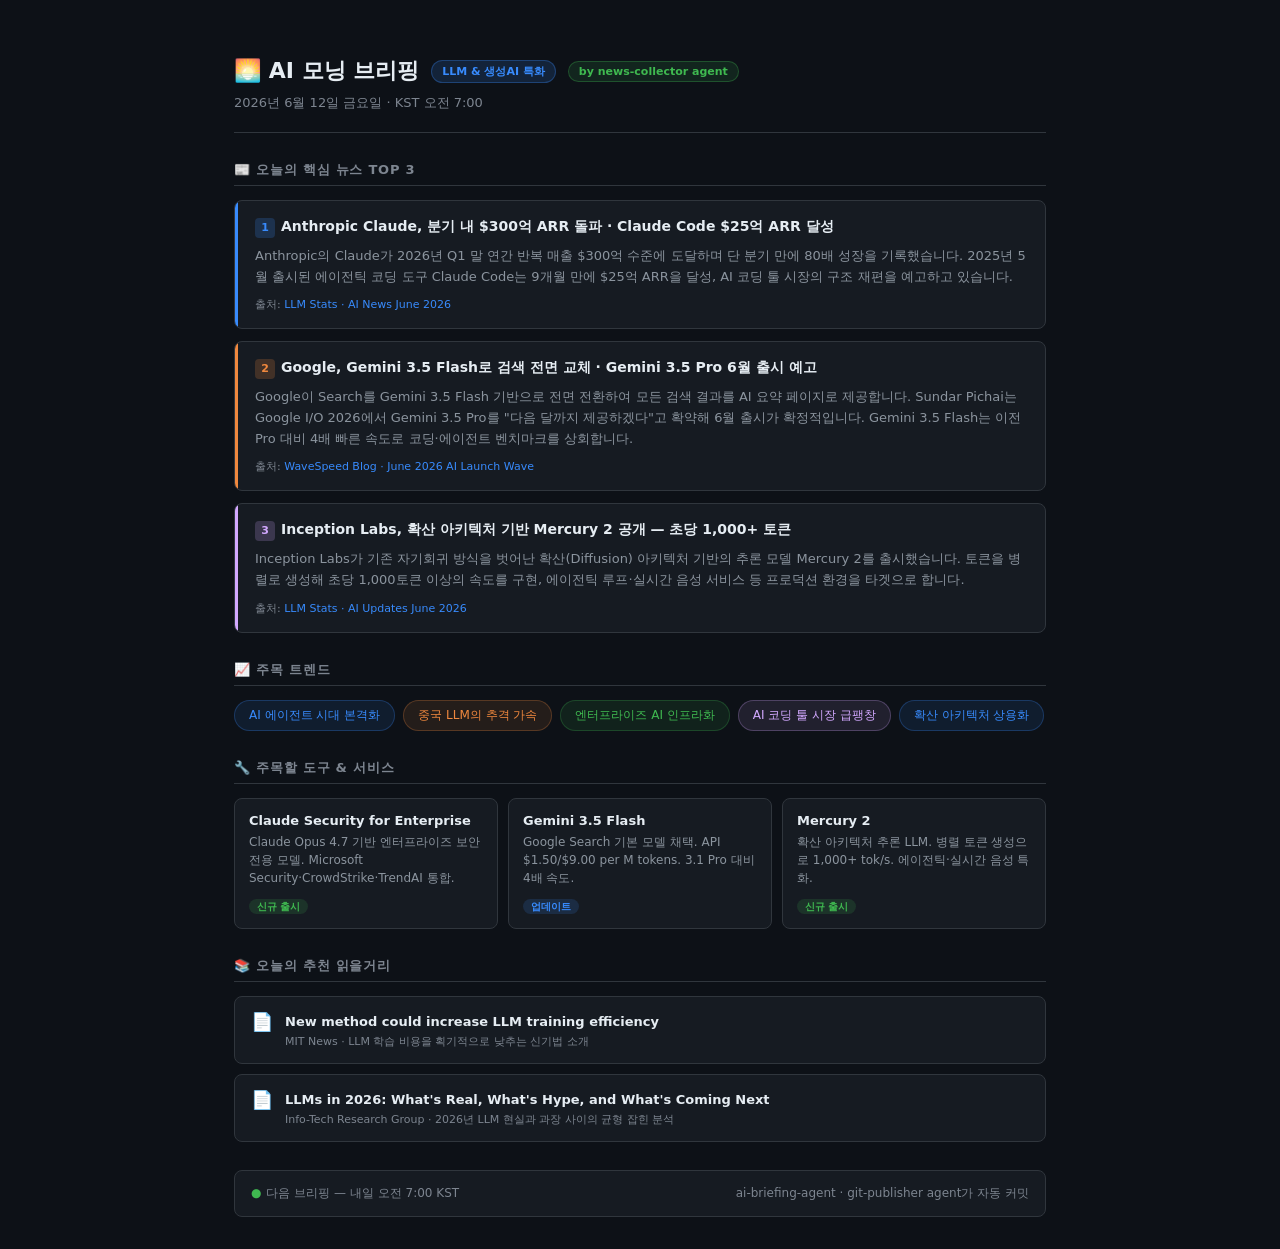
==== briefings/2026-06-12.html @ 0403cc6d "브리핑: 2026-06-12" ====
<!DOCTYPE html>
<html lang="ko">
<head>
<meta charset="UTF-8">
<meta name="viewport" content="width=device-width, initial-scale=1.0">
<title>AI 모닝 브리핑 — 2026-06-12</title>
<style>
  :root {
    --bg: #0d1117;
    --bg2: #161b22;
    --bg3: #21262d;
    --border: #30363d;
    --text: #e6edf3;
    --text2: #8b949e;
    --text3: #7d8590;
    --blue: #388bfd;
    --green: #3fb950;
    --orange: #f0883e;
    --purple: #d2a8ff;
  }
  * { box-sizing: border-box; margin: 0; padding: 0; }
  body { background: var(--bg); color: var(--text); font-family: 'Segoe UI', system-ui, sans-serif; padding: 32px 24px; max-width: 860px; margin: 0 auto; }

  .header { padding: 24px 0 20px; border-bottom: 1px solid var(--border); margin-bottom: 28px; }
  .header-top { display: flex; align-items: center; gap: 12px; margin-bottom: 8px; }
  .header-title { font-size: 22px; font-weight: 700; }
  .tag { font-size: 11px; font-weight: 600; padding: 3px 10px; border-radius: 20px; background: rgba(56,139,253,0.15); color: var(--blue); border: 1px solid rgba(56,139,253,0.3); }
  .tag-agent { background: rgba(63,185,80,0.12); color: var(--green); border-color: rgba(63,185,80,0.3); }
  .header-date { font-size: 13px; color: var(--text3); }

  .section-title { font-size: 13px; font-weight: 600; color: var(--text3); text-transform: uppercase; letter-spacing: 0.06em; margin-bottom: 14px; padding-bottom: 6px; border-bottom: 1px solid var(--border); }

  .news-grid { display: flex; flex-direction: column; gap: 12px; margin-bottom: 28px; }
  .news-card { background: var(--bg2); border: 1px solid var(--border); border-radius: 8px; padding: 16px 16px 16px 20px; position: relative; overflow: hidden; }
  .news-card::before { content: ''; position: absolute; left: 0; top: 0; bottom: 0; width: 3px; }
  .news-card.c1::before { background: var(--blue); }
  .news-card.c2::before { background: var(--orange); }
  .news-card.c3::before { background: var(--purple); }
  .news-title { font-size: 14px; font-weight: 600; color: var(--text); margin-bottom: 8px; line-height: 1.4; }
  .news-summary { font-size: 13px; color: var(--text2); line-height: 1.6; margin-bottom: 10px; }
  .news-source { font-size: 11px; color: var(--text3); }
  .news-source a { color: var(--blue); text-decoration: none; }
  .num-badge { display: inline-flex; align-items: center; justify-content: center; width: 20px; height: 20px; border-radius: 4px; font-size: 11px; font-weight: 700; margin-right: 6px; }
  .num-badge.n1 { background: rgba(56,139,253,0.2); color: var(--blue); }
  .num-badge.n2 { background: rgba(240,136,62,0.2); color: var(--orange); }
  .num-badge.n3 { background: rgba(210,168,255,0.2); color: var(--purple); }

  .trends { margin-bottom: 28px; }
  .chip-list { display: flex; flex-wrap: wrap; gap: 8px; }
  .chip { padding: 6px 14px; border-radius: 20px; font-size: 12px; font-weight: 500; border: 1px solid; }
  .chip.blue { background: rgba(56,139,253,0.1); color: var(--blue); border-color: rgba(56,139,253,0.25); }
  .chip.green { background: rgba(63,185,80,0.1); color: var(--green); border-color: rgba(63,185,80,0.25); }
  .chip.orange { background: rgba(240,136,62,0.1); color: var(--orange); border-color: rgba(240,136,62,0.25); }
  .chip.purple { background: rgba(210,168,255,0.1); color: var(--purple); border-color: rgba(210,168,255,0.25); }

  .tools-grid { display: grid; grid-template-columns: 1fr 1fr 1fr; gap: 10px; margin-bottom: 28px; }
  .tool-card { background: var(--bg2); border: 1px solid var(--border); border-radius: 8px; padding: 14px; }
  .tool-name { font-size: 13px; font-weight: 600; color: var(--text); margin-bottom: 5px; }
  .tool-desc { font-size: 12px; color: var(--text2); line-height: 1.5; margin-bottom: 8px; }
  .status-badge { font-size: 10px; font-weight: 600; padding: 2px 8px; border-radius: 10px; }
  .status-new { background: rgba(63,185,80,0.15); color: var(--green); }
  .status-update { background: rgba(56,139,253,0.15); color: var(--blue); }

  .reads { margin-bottom: 28px; }
  .read-item { background: var(--bg2); border: 1px solid var(--border); border-radius: 8px; padding: 14px 16px; margin-bottom: 10px; display: flex; gap: 12px; }
  .read-icon { font-size: 18px; flex-shrink: 0; }
  .read-title a { font-size: 13px; font-weight: 600; color: var(--text); text-decoration: none; }
  .read-title a:hover { color: var(--blue); }
  .read-source { font-size: 11px; color: var(--text3); margin-top: 4px; }

  .footer { background: var(--bg2); border: 1px solid var(--border); border-radius: 8px; padding: 14px 16px; display: flex; justify-content: space-between; }
  .footer-left { font-size: 12px; color: var(--text3); }
  .footer-right { font-size: 12px; color: var(--text3); }
  .dot { color: var(--green); margin-right: 5px; }
</style>
</head>
<body>

<div class="header">
  <div class="header-top">
    <span class="header-title">🌅 AI 모닝 브리핑</span>
    <span class="tag">LLM & 생성AI 특화</span>
    <span class="tag tag-agent">by news-collector agent</span>
  </div>
  <div class="header-date">2026년 6월 12일 금요일 · KST 오전 7:00</div>
</div>

<div class="section-title">📰 오늘의 핵심 뉴스 Top 3</div>
<div class="news-grid">
  <div class="news-card c1">
    <div class="news-title"><span class="num-badge n1">1</span>Anthropic Claude, 분기 내 $300억 ARR 돌파 · Claude Code $25억 ARR 달성</div>
    <div class="news-summary">Anthropic의 Claude가 2026년 Q1 말 연간 반복 매출 $300억 수준에 도달하며 단 분기 만에 80배 성장을 기록했습니다. 2025년 5월 출시된 에이전틱 코딩 도구 Claude Code는 9개월 만에 $25억 ARR을 달성, AI 코딩 툴 시장의 구조 재편을 예고하고 있습니다.</div>
    <div class="news-source">출처: <a href="https://llm-stats.com/ai-news" target="_blank">LLM Stats · AI News June 2026</a></div>
  </div>
  <div class="news-card c2">
    <div class="news-title"><span class="num-badge n2">2</span>Google, Gemini 3.5 Flash로 검색 전면 교체 · Gemini 3.5 Pro 6월 출시 예고</div>
    <div class="news-summary">Google이 Search를 Gemini 3.5 Flash 기반으로 전면 전환하여 모든 검색 결과를 AI 요약 페이지로 제공합니다. Sundar Pichai는 Google I/O 2026에서 Gemini 3.5 Pro를 "다음 달까지 제공하겠다"고 확약해 6월 출시가 확정적입니다. Gemini 3.5 Flash는 이전 Pro 대비 4배 빠른 속도로 코딩·에이전트 벤치마크를 상회합니다.</div>
    <div class="news-source">출처: <a href="https://wavespeed.ai/blog/posts/june-2026-ai-launch-wave/" target="_blank">WaveSpeed Blog · June 2026 AI Launch Wave</a></div>
  </div>
  <div class="news-card c3">
    <div class="news-title"><span class="num-badge n3">3</span>Inception Labs, 확산 아키텍처 기반 Mercury 2 공개 — 초당 1,000+ 토큰</div>
    <div class="news-summary">Inception Labs가 기존 자기회귀 방식을 벗어난 확산(Diffusion) 아키텍처 기반의 추론 모델 Mercury 2를 출시했습니다. 토큰을 병렬로 생성해 초당 1,000토큰 이상의 속도를 구현, 에이전틱 루프·실시간 음성 서비스 등 프로덕션 환경을 타겟으로 합니다.</div>
    <div class="news-source">출처: <a href="https://llm-stats.com/llm-updates" target="_blank">LLM Stats · AI Updates June 2026</a></div>
  </div>
</div>

<div class="trends">
  <div class="section-title">📈 주목 트렌드</div>
  <div class="chip-list">
    <span class="chip blue">AI 에이전트 시대 본격화</span>
    <span class="chip orange">중국 LLM의 추격 가속</span>
    <span class="chip green">엔터프라이즈 AI 인프라화</span>
    <span class="chip purple">AI 코딩 툴 시장 급팽창</span>
    <span class="chip blue">확산 아키텍처 상용화</span>
  </div>
</div>

<div class="section-title">🔧 주목할 도구 & 서비스</div>
<div class="tools-grid">
  <div class="tool-card">
    <div class="tool-name">Claude Security for Enterprise</div>
    <div class="tool-desc">Claude Opus 4.7 기반 엔터프라이즈 보안 전용 모델. Microsoft Security·CrowdStrike·TrendAI 통합.</div>
    <span class="status-badge status-new">신규 출시</span>
  </div>
  <div class="tool-card">
    <div class="tool-name">Gemini 3.5 Flash</div>
    <div class="tool-desc">Google Search 기본 모델 채택. API $1.50/$9.00 per M tokens. 3.1 Pro 대비 4배 속도.</div>
    <span class="status-badge status-update">업데이트</span>
  </div>
  <div class="tool-card">
    <div class="tool-name">Mercury 2</div>
    <div class="tool-desc">확산 아키텍처 추론 LLM. 병렬 토큰 생성으로 1,000+ tok/s. 에이전틱·실시간 음성 특화.</div>
    <span class="status-badge status-new">신규 출시</span>
  </div>
</div>

<div class="reads">
  <div class="section-title">📚 오늘의 추천 읽을거리</div>
  <div class="read-item">
    <div class="read-icon">📄</div>
    <div>
      <div class="read-title"><a href="https://news.mit.edu/2026/new-method-could-increase-llm-training-efficiency-0226" target="_blank">New method could increase LLM training efficiency</a></div>
      <div class="read-source">MIT News · LLM 학습 비용을 획기적으로 낮추는 신기법 소개</div>
    </div>
  </div>
  <div class="read-item">
    <div class="read-icon">📄</div>
    <div>
      <div class="read-title"><a href="https://www.infotech.com/digital-disruption/llms-in-2026-what-s-real-what-s-hype-and-what-s-coming-next" target="_blank">LLMs in 2026: What's Real, What's Hype, and What's Coming Next</a></div>
      <div class="read-source">Info-Tech Research Group · 2026년 LLM 현실과 과장 사이의 균형 잡힌 분석</div>
    </div>
  </div>
</div>

<div class="footer">
  <div class="footer-left"><span class="dot">●</span>다음 브리핑 — 내일 오전 7:00 KST</div>
  <div class="footer-right">ai-briefing-agent · git-publisher agent가 자동 커밋</div>
</div>

</body>
</html>
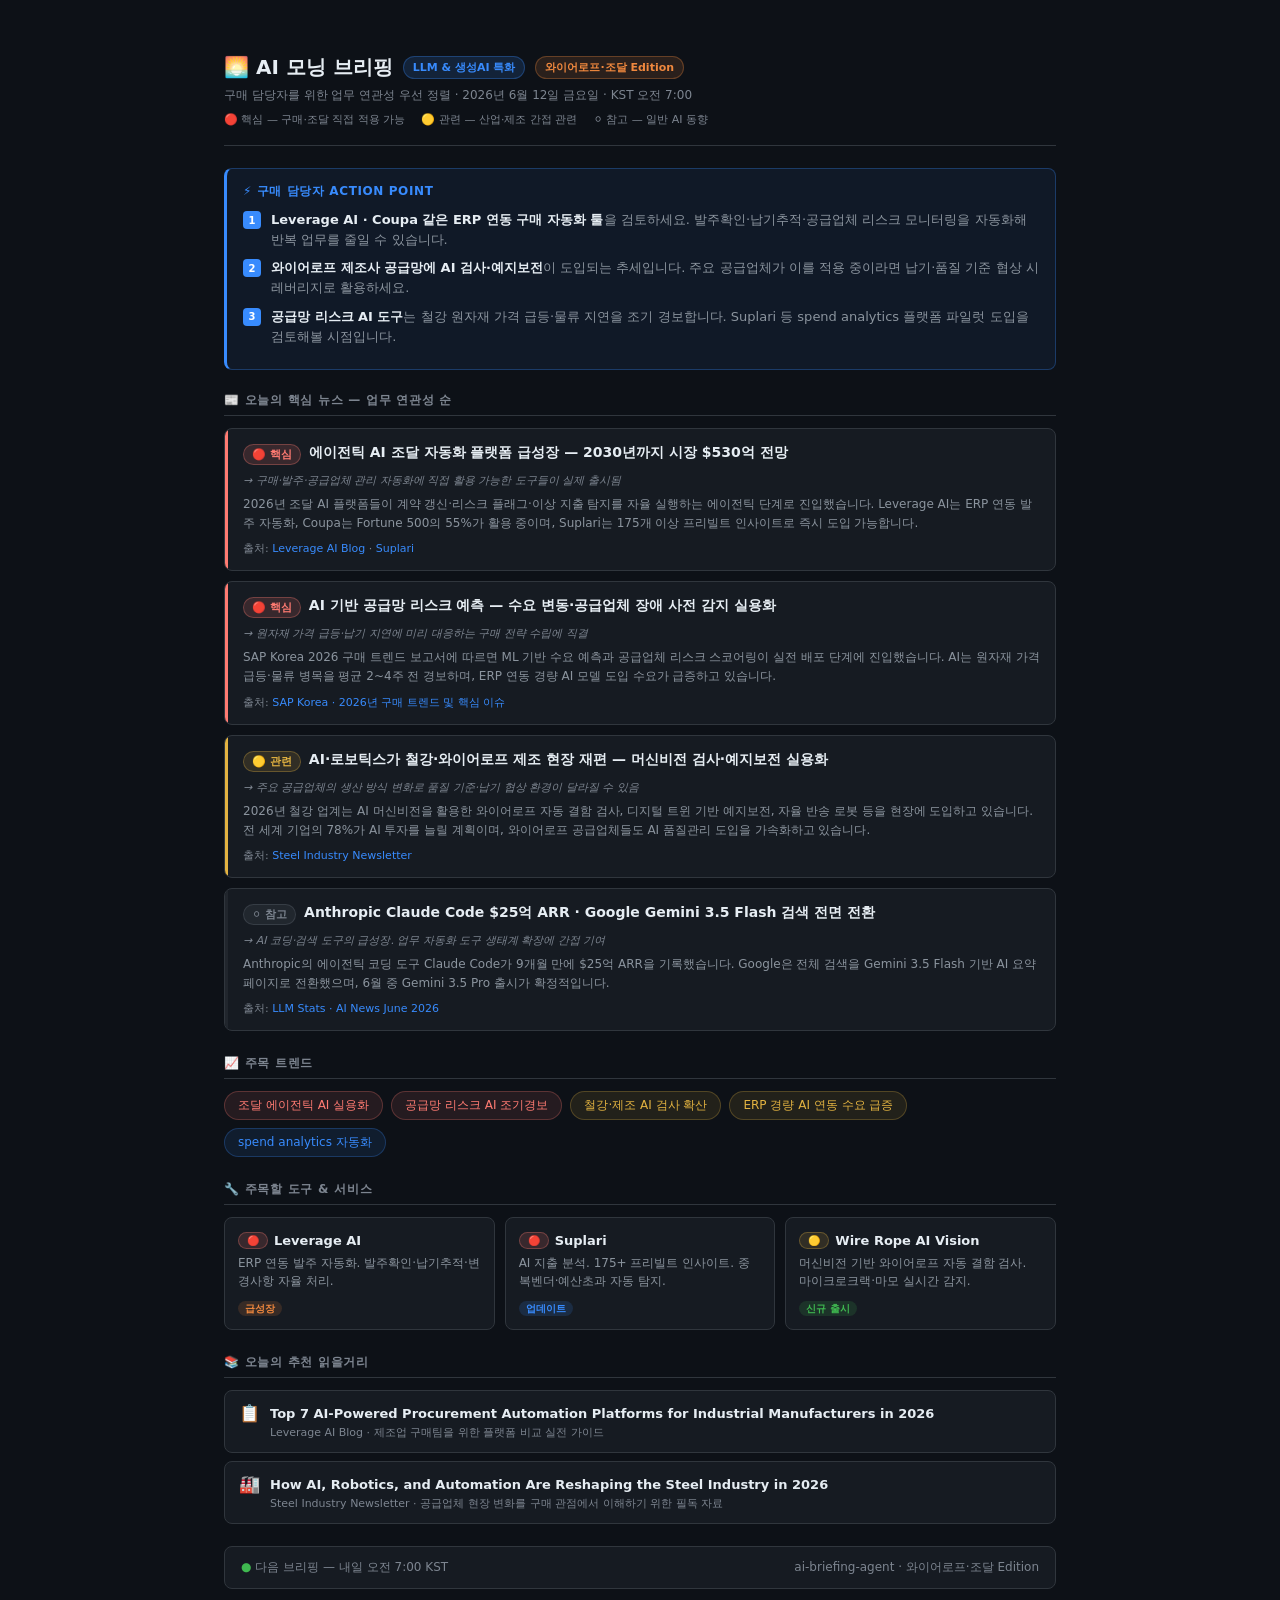
==== commit 9c77ca89: "feat: 브리핑 와이어로프·조달 Edition 적용 — 업무 연관성 우선순위·Action Point 섹션 추가" ====
--- a/briefings/2026-06-12.html
+++ b/briefings/2026-06-12.html
@@ -3,159 +3,170 @@
 <head>
 <meta charset="UTF-8">
 <meta name="viewport" content="width=device-width, initial-scale=1.0">
-<title>AI 모닝 브리핑 — 2026-06-12</title>
+<title>AI 모닝 브리핑 — 와이어로프·조달 Edition — 2026-06-12</title>
 <style>
   :root {
-    --bg: #0d1117;
-    --bg2: #161b22;
-    --bg3: #21262d;
-    --border: #30363d;
-    --text: #e6edf3;
-    --text2: #8b949e;
-    --text3: #7d8590;
-    --blue: #388bfd;
-    --green: #3fb950;
-    --orange: #f0883e;
-    --purple: #d2a8ff;
+    --bg:#0d1117;--bg2:#161b22;--bg3:#21262d;--border:#30363d;
+    --text:#e6edf3;--text2:#8b949e;--text3:#7d8590;
+    --blue:#388bfd;--green:#3fb950;--orange:#f0883e;
+    --purple:#d2a8ff;--red:#ff7b72;--yellow:#e3b341;
   }
-  * { box-sizing: border-box; margin: 0; padding: 0; }
-  body { background: var(--bg); color: var(--text); font-family: 'Segoe UI', system-ui, sans-serif; padding: 32px 24px; max-width: 860px; margin: 0 auto; }
-
-  .header { padding: 24px 0 20px; border-bottom: 1px solid var(--border); margin-bottom: 28px; }
-  .header-top { display: flex; align-items: center; gap: 12px; margin-bottom: 8px; }
-  .header-title { font-size: 22px; font-weight: 700; }
-  .tag { font-size: 11px; font-weight: 600; padding: 3px 10px; border-radius: 20px; background: rgba(56,139,253,0.15); color: var(--blue); border: 1px solid rgba(56,139,253,0.3); }
-  .tag-agent { background: rgba(63,185,80,0.12); color: var(--green); border-color: rgba(63,185,80,0.3); }
-  .header-date { font-size: 13px; color: var(--text3); }
-
-  .section-title { font-size: 13px; font-weight: 600; color: var(--text3); text-transform: uppercase; letter-spacing: 0.06em; margin-bottom: 14px; padding-bottom: 6px; border-bottom: 1px solid var(--border); }
-
-  .news-grid { display: flex; flex-direction: column; gap: 12px; margin-bottom: 28px; }
-  .news-card { background: var(--bg2); border: 1px solid var(--border); border-radius: 8px; padding: 16px 16px 16px 20px; position: relative; overflow: hidden; }
-  .news-card::before { content: ''; position: absolute; left: 0; top: 0; bottom: 0; width: 3px; }
-  .news-card.c1::before { background: var(--blue); }
-  .news-card.c2::before { background: var(--orange); }
-  .news-card.c3::before { background: var(--purple); }
-  .news-title { font-size: 14px; font-weight: 600; color: var(--text); margin-bottom: 8px; line-height: 1.4; }
-  .news-summary { font-size: 13px; color: var(--text2); line-height: 1.6; margin-bottom: 10px; }
-  .news-source { font-size: 11px; color: var(--text3); }
-  .news-source a { color: var(--blue); text-decoration: none; }
-  .num-badge { display: inline-flex; align-items: center; justify-content: center; width: 20px; height: 20px; border-radius: 4px; font-size: 11px; font-weight: 700; margin-right: 6px; }
-  .num-badge.n1 { background: rgba(56,139,253,0.2); color: var(--blue); }
-  .num-badge.n2 { background: rgba(240,136,62,0.2); color: var(--orange); }
-  .num-badge.n3 { background: rgba(210,168,255,0.2); color: var(--purple); }
-
-  .trends { margin-bottom: 28px; }
-  .chip-list { display: flex; flex-wrap: wrap; gap: 8px; }
-  .chip { padding: 6px 14px; border-radius: 20px; font-size: 12px; font-weight: 500; border: 1px solid; }
-  .chip.blue { background: rgba(56,139,253,0.1); color: var(--blue); border-color: rgba(56,139,253,0.25); }
-  .chip.green { background: rgba(63,185,80,0.1); color: var(--green); border-color: rgba(63,185,80,0.25); }
-  .chip.orange { background: rgba(240,136,62,0.1); color: var(--orange); border-color: rgba(240,136,62,0.25); }
-  .chip.purple { background: rgba(210,168,255,0.1); color: var(--purple); border-color: rgba(210,168,255,0.25); }
-
-  .tools-grid { display: grid; grid-template-columns: 1fr 1fr 1fr; gap: 10px; margin-bottom: 28px; }
-  .tool-card { background: var(--bg2); border: 1px solid var(--border); border-radius: 8px; padding: 14px; }
-  .tool-name { font-size: 13px; font-weight: 600; color: var(--text); margin-bottom: 5px; }
-  .tool-desc { font-size: 12px; color: var(--text2); line-height: 1.5; margin-bottom: 8px; }
-  .status-badge { font-size: 10px; font-weight: 600; padding: 2px 8px; border-radius: 10px; }
-  .status-new { background: rgba(63,185,80,0.15); color: var(--green); }
-  .status-update { background: rgba(56,139,253,0.15); color: var(--blue); }
-
-  .reads { margin-bottom: 28px; }
-  .read-item { background: var(--bg2); border: 1px solid var(--border); border-radius: 8px; padding: 14px 16px; margin-bottom: 10px; display: flex; gap: 12px; }
-  .read-icon { font-size: 18px; flex-shrink: 0; }
-  .read-title a { font-size: 13px; font-weight: 600; color: var(--text); text-decoration: none; }
-  .read-title a:hover { color: var(--blue); }
-  .read-source { font-size: 11px; color: var(--text3); margin-top: 4px; }
-
-  .footer { background: var(--bg2); border: 1px solid var(--border); border-radius: 8px; padding: 14px 16px; display: flex; justify-content: space-between; }
-  .footer-left { font-size: 12px; color: var(--text3); }
-  .footer-right { font-size: 12px; color: var(--text3); }
-  .dot { color: var(--green); margin-right: 5px; }
+  *{box-sizing:border-box;margin:0;padding:0;}
+  body{background:var(--bg);color:var(--text);font-family:'Segoe UI',system-ui,sans-serif;padding:32px 24px;max-width:880px;margin:0 auto;}
+  .header{padding:22px 0 18px;border-bottom:1px solid var(--border);margin-bottom:22px;}
+  .header-row1{display:flex;align-items:center;gap:10px;margin-bottom:6px;flex-wrap:wrap;}
+  .title{font-size:20px;font-weight:700;}
+  .subtitle{font-size:12px;color:var(--text3);margin-bottom:8px;}
+  .tag{font-size:11px;font-weight:600;padding:3px 9px;border-radius:20px;}
+  .tag-blue{background:rgba(56,139,253,.15);color:var(--blue);border:1px solid rgba(56,139,253,.3);}
+  .tag-orange{background:rgba(240,136,62,.13);color:var(--orange);border:1px solid rgba(240,136,62,.3);}
+  .legend{display:flex;gap:16px;font-size:11px;color:var(--text3);}
+  .action-box{background:rgba(56,139,253,.07);border:1px solid rgba(56,139,253,.3);border-left:3px solid var(--blue);border-radius:8px;padding:14px 16px;margin-bottom:22px;}
+  .action-title{font-size:12px;font-weight:700;color:var(--blue);text-transform:uppercase;letter-spacing:.05em;margin-bottom:10px;}
+  .action-item{display:flex;gap:10px;margin-bottom:8px;align-items:flex-start;}
+  .action-num{background:var(--blue);color:#fff;font-size:10px;font-weight:700;width:18px;height:18px;border-radius:4px;display:flex;align-items:center;justify-content:center;flex-shrink:0;margin-top:1px;}
+  .action-text{font-size:13px;color:var(--text2);line-height:1.55;}
+  .action-text strong{color:var(--text);}
+  .sec-title{font-size:12px;font-weight:600;color:var(--text3);text-transform:uppercase;letter-spacing:.06em;margin-bottom:12px;padding-bottom:6px;border-bottom:1px solid var(--border);}
+  .news-list{display:flex;flex-direction:column;gap:10px;margin-bottom:24px;}
+  .news-card{background:var(--bg2);border:1px solid var(--border);border-radius:8px;padding:14px 14px 14px 18px;position:relative;overflow:hidden;}
+  .news-card::before{content:'';position:absolute;left:0;top:0;bottom:0;width:3px;}
+  .nc-red::before{background:var(--red);}
+  .nc-yellow::before{background:var(--yellow);}
+  .nc-gray::before{background:var(--bg3);}
+  .news-header{display:flex;align-items:flex-start;gap:8px;margin-bottom:8px;}
+  .rel-badge{font-size:11px;padding:2px 8px;border-radius:12px;white-space:nowrap;flex-shrink:0;margin-top:1px;font-weight:600;}
+  .rb-red{background:rgba(255,123,114,.15);color:var(--red);border:1px solid rgba(255,123,114,.3);}
+  .rb-yellow{background:rgba(227,179,65,.13);color:var(--yellow);border:1px solid rgba(227,179,65,.3);}
+  .rb-gray{background:rgba(139,148,158,.1);color:var(--text3);border:1px solid rgba(139,148,158,.2);}
+  .news-title{font-size:14px;font-weight:600;color:var(--text);line-height:1.4;}
+  .news-reason{font-size:11px;color:var(--text3);margin-bottom:7px;font-style:italic;}
+  .news-summary{font-size:12px;color:var(--text2);line-height:1.6;margin-bottom:8px;}
+  .news-src{font-size:11px;color:var(--text3);}
+  .news-src a{color:var(--blue);text-decoration:none;}
+  .chip-list{display:flex;flex-wrap:wrap;gap:8px;margin-bottom:24px;}
+  .chip{padding:5px 13px;border-radius:20px;font-size:12px;font-weight:500;border:1px solid;}
+  .c-red{background:rgba(255,123,114,.1);color:var(--red);border-color:rgba(255,123,114,.25);}
+  .c-yellow{background:rgba(227,179,65,.1);color:var(--yellow);border-color:rgba(227,179,65,.25);}
+  .c-blue{background:rgba(56,139,253,.1);color:var(--blue);border-color:rgba(56,139,253,.25);}
+  .tools-grid{display:grid;grid-template-columns:repeat(3,1fr);gap:10px;margin-bottom:24px;}
+  .tool-card{background:var(--bg2);border:1px solid var(--border);border-radius:8px;padding:13px;}
+  .tool-row{display:flex;align-items:center;gap:6px;margin-bottom:5px;}
+  .tool-name{font-size:13px;font-weight:600;color:var(--text);}
+  .tool-desc{font-size:12px;color:var(--text2);line-height:1.5;margin-bottom:7px;}
+  .status{font-size:10px;font-weight:600;padding:2px 7px;border-radius:10px;}
+  .s-new{background:rgba(63,185,80,.15);color:var(--green);}
+  .s-update{background:rgba(56,139,253,.15);color:var(--blue);}
+  .s-hot{background:rgba(240,136,62,.15);color:var(--orange);}
+  .reads{margin-bottom:22px;}
+  .read-item{background:var(--bg2);border:1px solid var(--border);border-radius:8px;padding:12px 14px;margin-bottom:8px;display:flex;gap:10px;}
+  .read-icon{font-size:17px;flex-shrink:0;}
+  .read-title a{font-size:13px;font-weight:600;color:var(--text);text-decoration:none;}
+  .read-src{font-size:11px;color:var(--text3);margin-top:3px;}
+  .footer{background:var(--bg2);border:1px solid var(--border);border-radius:8px;padding:12px 16px;display:flex;justify-content:space-between;}
+  .footer-l,.footer-r{font-size:12px;color:var(--text3);}
+  .dot{color:var(--green);margin-right:4px;}
 </style>
 </head>
 <body>
-
 <div class="header">
-  <div class="header-top">
-    <span class="header-title">🌅 AI 모닝 브리핑</span>
-    <span class="tag">LLM & 생성AI 특화</span>
-    <span class="tag tag-agent">by news-collector agent</span>
+  <div class="header-row1">
+    <span class="title">🌅 AI 모닝 브리핑</span>
+    <span class="tag tag-blue">LLM & 생성AI 특화</span>
+    <span class="tag tag-orange">와이어로프·조달 Edition</span>
   </div>
-  <div class="header-date">2026년 6월 12일 금요일 · KST 오전 7:00</div>
-</div>
-
-<div class="section-title">📰 오늘의 핵심 뉴스 Top 3</div>
-<div class="news-grid">
-  <div class="news-card c1">
-    <div class="news-title"><span class="num-badge n1">1</span>Anthropic Claude, 분기 내 $300억 ARR 돌파 · Claude Code $25억 ARR 달성</div>
-    <div class="news-summary">Anthropic의 Claude가 2026년 Q1 말 연간 반복 매출 $300억 수준에 도달하며 단 분기 만에 80배 성장을 기록했습니다. 2025년 5월 출시된 에이전틱 코딩 도구 Claude Code는 9개월 만에 $25억 ARR을 달성, AI 코딩 툴 시장의 구조 재편을 예고하고 있습니다.</div>
-    <div class="news-source">출처: <a href="https://llm-stats.com/ai-news" target="_blank">LLM Stats · AI News June 2026</a></div>
-  </div>
-  <div class="news-card c2">
-    <div class="news-title"><span class="num-badge n2">2</span>Google, Gemini 3.5 Flash로 검색 전면 교체 · Gemini 3.5 Pro 6월 출시 예고</div>
-    <div class="news-summary">Google이 Search를 Gemini 3.5 Flash 기반으로 전면 전환하여 모든 검색 결과를 AI 요약 페이지로 제공합니다. Sundar Pichai는 Google I/O 2026에서 Gemini 3.5 Pro를 "다음 달까지 제공하겠다"고 확약해 6월 출시가 확정적입니다. Gemini 3.5 Flash는 이전 Pro 대비 4배 빠른 속도로 코딩·에이전트 벤치마크를 상회합니다.</div>
-    <div class="news-source">출처: <a href="https://wavespeed.ai/blog/posts/june-2026-ai-launch-wave/" target="_blank">WaveSpeed Blog · June 2026 AI Launch Wave</a></div>
-  </div>
-  <div class="news-card c3">
-    <div class="news-title"><span class="num-badge n3">3</span>Inception Labs, 확산 아키텍처 기반 Mercury 2 공개 — 초당 1,000+ 토큰</div>
-    <div class="news-summary">Inception Labs가 기존 자기회귀 방식을 벗어난 확산(Diffusion) 아키텍처 기반의 추론 모델 Mercury 2를 출시했습니다. 토큰을 병렬로 생성해 초당 1,000토큰 이상의 속도를 구현, 에이전틱 루프·실시간 음성 서비스 등 프로덕션 환경을 타겟으로 합니다.</div>
-    <div class="news-source">출처: <a href="https://llm-stats.com/llm-updates" target="_blank">LLM Stats · AI Updates June 2026</a></div>
+  <div class="subtitle">구매 담당자를 위한 업무 연관성 우선 정렬 · 2026년 6월 12일 금요일 · KST 오전 7:00</div>
+  <div class="legend">
+    <span>🔴 핵심 — 구매·조달 직접 적용 가능</span>
+    <span>🟡 관련 — 산업·제조 간접 관련</span>
+    <span>⚪ 참고 — 일반 AI 동향</span>
   </div>
 </div>
 
-<div class="trends">
-  <div class="section-title">📈 주목 트렌드</div>
-  <div class="chip-list">
-    <span class="chip blue">AI 에이전트 시대 본격화</span>
-    <span class="chip orange">중국 LLM의 추격 가속</span>
-    <span class="chip green">엔터프라이즈 AI 인프라화</span>
-    <span class="chip purple">AI 코딩 툴 시장 급팽창</span>
-    <span class="chip blue">확산 아키텍처 상용화</span>
+<div class="action-box">
+  <div class="action-title">⚡ 구매 담당자 Action Point</div>
+  <div class="action-item"><div class="action-num">1</div><div class="action-text"><strong>Leverage AI · Coupa 같은 ERP 연동 구매 자동화 툴</strong>을 검토하세요. 발주확인·납기추적·공급업체 리스크 모니터링을 자동화해 반복 업무를 줄일 수 있습니다.</div></div>
+  <div class="action-item"><div class="action-num">2</div><div class="action-text"><strong>와이어로프 제조사 공급망에 AI 검사·예지보전</strong>이 도입되는 추세입니다. 주요 공급업체가 이를 적용 중이라면 납기·품질 기준 협상 시 레버리지로 활용하세요.</div></div>
+  <div class="action-item"><div class="action-num">3</div><div class="action-text"><strong>공급망 리스크 AI 도구</strong>는 철강 원자재 가격 급등·물류 지연을 조기 경보합니다. Suplari 등 spend analytics 플랫폼 파일럿 도입을 검토해볼 시점입니다.</div></div>
+</div>
+
+<div class="sec-title">📰 오늘의 핵심 뉴스 — 업무 연관성 순</div>
+<div class="news-list">
+  <div class="news-card nc-red">
+    <div class="news-header"><span class="rel-badge rb-red">🔴 핵심</span><div class="news-title">에이전틱 AI 조달 자동화 플랫폼 급성장 — 2030년까지 시장 $530억 전망</div></div>
+    <div class="news-reason">→ 구매·발주·공급업체 관리 자동화에 직접 활용 가능한 도구들이 실제 출시됨</div>
+    <div class="news-summary">2026년 조달 AI 플랫폼들이 계약 갱신·리스크 플래그·이상 지출 탐지를 자율 실행하는 에이전틱 단계로 진입했습니다. Leverage AI는 ERP 연동 발주 자동화, Coupa는 Fortune 500의 55%가 활용 중이며, Suplari는 175개 이상 프리빌트 인사이트로 즉시 도입 가능합니다.</div>
+    <div class="news-src">출처: <a href="https://blog.tryleverage.ai/blog/pf/ai-procurement-automation-platforms-manufacturers" target="_blank">Leverage AI Blog</a> · <a href="https://suplari.com/blog/top-10-ai-procurement-tools" target="_blank">Suplari</a></div>
+  </div>
+  <div class="news-card nc-red">
+    <div class="news-header"><span class="rel-badge rb-red">🔴 핵심</span><div class="news-title">AI 기반 공급망 리스크 예측 — 수요 변동·공급업체 장애 사전 감지 실용화</div></div>
+    <div class="news-reason">→ 원자재 가격 급등·납기 지연에 미리 대응하는 구매 전략 수립에 직결</div>
+    <div class="news-summary">SAP Korea 2026 구매 트렌드 보고서에 따르면 ML 기반 수요 예측과 공급업체 리스크 스코어링이 실전 배포 단계에 진입했습니다. AI는 원자재 가격 급등·물류 병목을 평균 2~4주 전 경보하며, ERP 연동 경량 AI 모델 도입 수요가 급증하고 있습니다.</div>
+    <div class="news-src">출처: <a href="https://www.sap.com/korea/documents/2026/04/b80fefe0-4c7f-0010-bca6-c68f7e60039b.html" target="_blank">SAP Korea · 2026년 구매 트렌드 및 핵심 이슈</a></div>
+  </div>
+  <div class="news-card nc-yellow">
+    <div class="news-header"><span class="rel-badge rb-yellow">🟡 관련</span><div class="news-title">AI·로보틱스가 철강·와이어로프 제조 현장 재편 — 머신비전 검사·예지보전 실용화</div></div>
+    <div class="news-reason">→ 주요 공급업체의 생산 방식 변화로 품질 기준·납기 협상 환경이 달라질 수 있음</div>
+    <div class="news-summary">2026년 철강 업계는 AI 머신비전을 활용한 와이어로프 자동 결함 검사, 디지털 트윈 기반 예지보전, 자율 반송 로봇 등을 현장에 도입하고 있습니다. 전 세계 기업의 78%가 AI 투자를 늘릴 계획이며, 와이어로프 공급업체들도 AI 품질관리 도입을 가속화하고 있습니다.</div>
+    <div class="news-src">출처: <a href="https://newsletter.steelindustry.news/p/how-ai-robotics-and-automation-are-reshaping-the-steel-industry-in-2026-ce5f" target="_blank">Steel Industry Newsletter</a></div>
+  </div>
+  <div class="news-card nc-gray">
+    <div class="news-header"><span class="rel-badge rb-gray">⚪ 참고</span><div class="news-title">Anthropic Claude Code $25억 ARR · Google Gemini 3.5 Flash 검색 전면 전환</div></div>
+    <div class="news-reason">→ AI 코딩·검색 도구의 급성장. 업무 자동화 도구 생태계 확장에 간접 기여</div>
+    <div class="news-summary">Anthropic의 에이전틱 코딩 도구 Claude Code가 9개월 만에 $25억 ARR을 기록했습니다. Google은 전체 검색을 Gemini 3.5 Flash 기반 AI 요약 페이지로 전환했으며, 6월 중 Gemini 3.5 Pro 출시가 확정적입니다.</div>
+    <div class="news-src">출처: <a href="https://llm-stats.com/ai-news" target="_blank">LLM Stats · AI News June 2026</a></div>
   </div>
 </div>
 
-<div class="section-title">🔧 주목할 도구 & 서비스</div>
+<div class="sec-title">📈 주목 트렌드</div>
+<div class="chip-list">
+  <span class="chip c-red">조달 에이전틱 AI 실용화</span>
+  <span class="chip c-red">공급망 리스크 AI 조기경보</span>
+  <span class="chip c-yellow">철강·제조 AI 검사 확산</span>
+  <span class="chip c-yellow">ERP 경량 AI 연동 수요 급증</span>
+  <span class="chip c-blue">spend analytics 자동화</span>
+</div>
+
+<div class="sec-title">🔧 주목할 도구 & 서비스</div>
 <div class="tools-grid">
   <div class="tool-card">
-    <div class="tool-name">Claude Security for Enterprise</div>
-    <div class="tool-desc">Claude Opus 4.7 기반 엔터프라이즈 보안 전용 모델. Microsoft Security·CrowdStrike·TrendAI 통합.</div>
-    <span class="status-badge status-new">신규 출시</span>
+    <div class="tool-row"><span class="rel-badge rb-red" style="font-size:10px">🔴</span><div class="tool-name">Leverage AI</div></div>
+    <div class="tool-desc">ERP 연동 발주 자동화. 발주확인·납기추적·변경사항 자율 처리.</div>
+    <span class="status s-hot">급성장</span>
   </div>
   <div class="tool-card">
-    <div class="tool-name">Gemini 3.5 Flash</div>
-    <div class="tool-desc">Google Search 기본 모델 채택. API $1.50/$9.00 per M tokens. 3.1 Pro 대비 4배 속도.</div>
-    <span class="status-badge status-update">업데이트</span>
+    <div class="tool-row"><span class="rel-badge rb-red" style="font-size:10px">🔴</span><div class="tool-name">Suplari</div></div>
+    <div class="tool-desc">AI 지출 분석. 175+ 프리빌트 인사이트. 중복벤더·예산초과 자동 탐지.</div>
+    <span class="status s-update">업데이트</span>
   </div>
   <div class="tool-card">
-    <div class="tool-name">Mercury 2</div>
-    <div class="tool-desc">확산 아키텍처 추론 LLM. 병렬 토큰 생성으로 1,000+ tok/s. 에이전틱·실시간 음성 특화.</div>
-    <span class="status-badge status-new">신규 출시</span>
+    <div class="tool-row"><span class="rel-badge rb-yellow" style="font-size:10px">🟡</span><div class="tool-name">Wire Rope AI Vision</div></div>
+    <div class="tool-desc">머신비전 기반 와이어로프 자동 결함 검사. 마이크로크랙·마모 실시간 감지.</div>
+    <span class="status s-new">신규 출시</span>
   </div>
 </div>
 
 <div class="reads">
-  <div class="section-title">📚 오늘의 추천 읽을거리</div>
+  <div class="sec-title">📚 오늘의 추천 읽을거리</div>
   <div class="read-item">
-    <div class="read-icon">📄</div>
+    <div class="read-icon">📋</div>
     <div>
-      <div class="read-title"><a href="https://news.mit.edu/2026/new-method-could-increase-llm-training-efficiency-0226" target="_blank">New method could increase LLM training efficiency</a></div>
-      <div class="read-source">MIT News · LLM 학습 비용을 획기적으로 낮추는 신기법 소개</div>
+      <div class="read-title"><a href="https://blog.tryleverage.ai/blog/pf/ai-procurement-automation-platforms-manufacturers" target="_blank">Top 7 AI-Powered Procurement Automation Platforms for Industrial Manufacturers in 2026</a></div>
+      <div class="read-src">Leverage AI Blog · 제조업 구매팀을 위한 플랫폼 비교 실전 가이드</div>
     </div>
   </div>
   <div class="read-item">
-    <div class="read-icon">📄</div>
+    <div class="read-icon">🏭</div>
     <div>
-      <div class="read-title"><a href="https://www.infotech.com/digital-disruption/llms-in-2026-what-s-real-what-s-hype-and-what-s-coming-next" target="_blank">LLMs in 2026: What's Real, What's Hype, and What's Coming Next</a></div>
-      <div class="read-source">Info-Tech Research Group · 2026년 LLM 현실과 과장 사이의 균형 잡힌 분석</div>
+      <div class="read-title"><a href="https://newsletter.steelindustry.news/p/how-ai-robotics-and-automation-are-reshaping-the-steel-industry-in-2026-ce5f" target="_blank">How AI, Robotics, and Automation Are Reshaping the Steel Industry in 2026</a></div>
+      <div class="read-src">Steel Industry Newsletter · 공급업체 현장 변화를 구매 관점에서 이해하기 위한 필독 자료</div>
     </div>
   </div>
 </div>
 
 <div class="footer">
-  <div class="footer-left"><span class="dot">●</span>다음 브리핑 — 내일 오전 7:00 KST</div>
-  <div class="footer-right">ai-briefing-agent · git-publisher agent가 자동 커밋</div>
+  <div class="footer-l"><span class="dot">●</span>다음 브리핑 — 내일 오전 7:00 KST</div>
+  <div class="footer-r">ai-briefing-agent · 와이어로프·조달 Edition</div>
 </div>
-
 </body>
 </html>
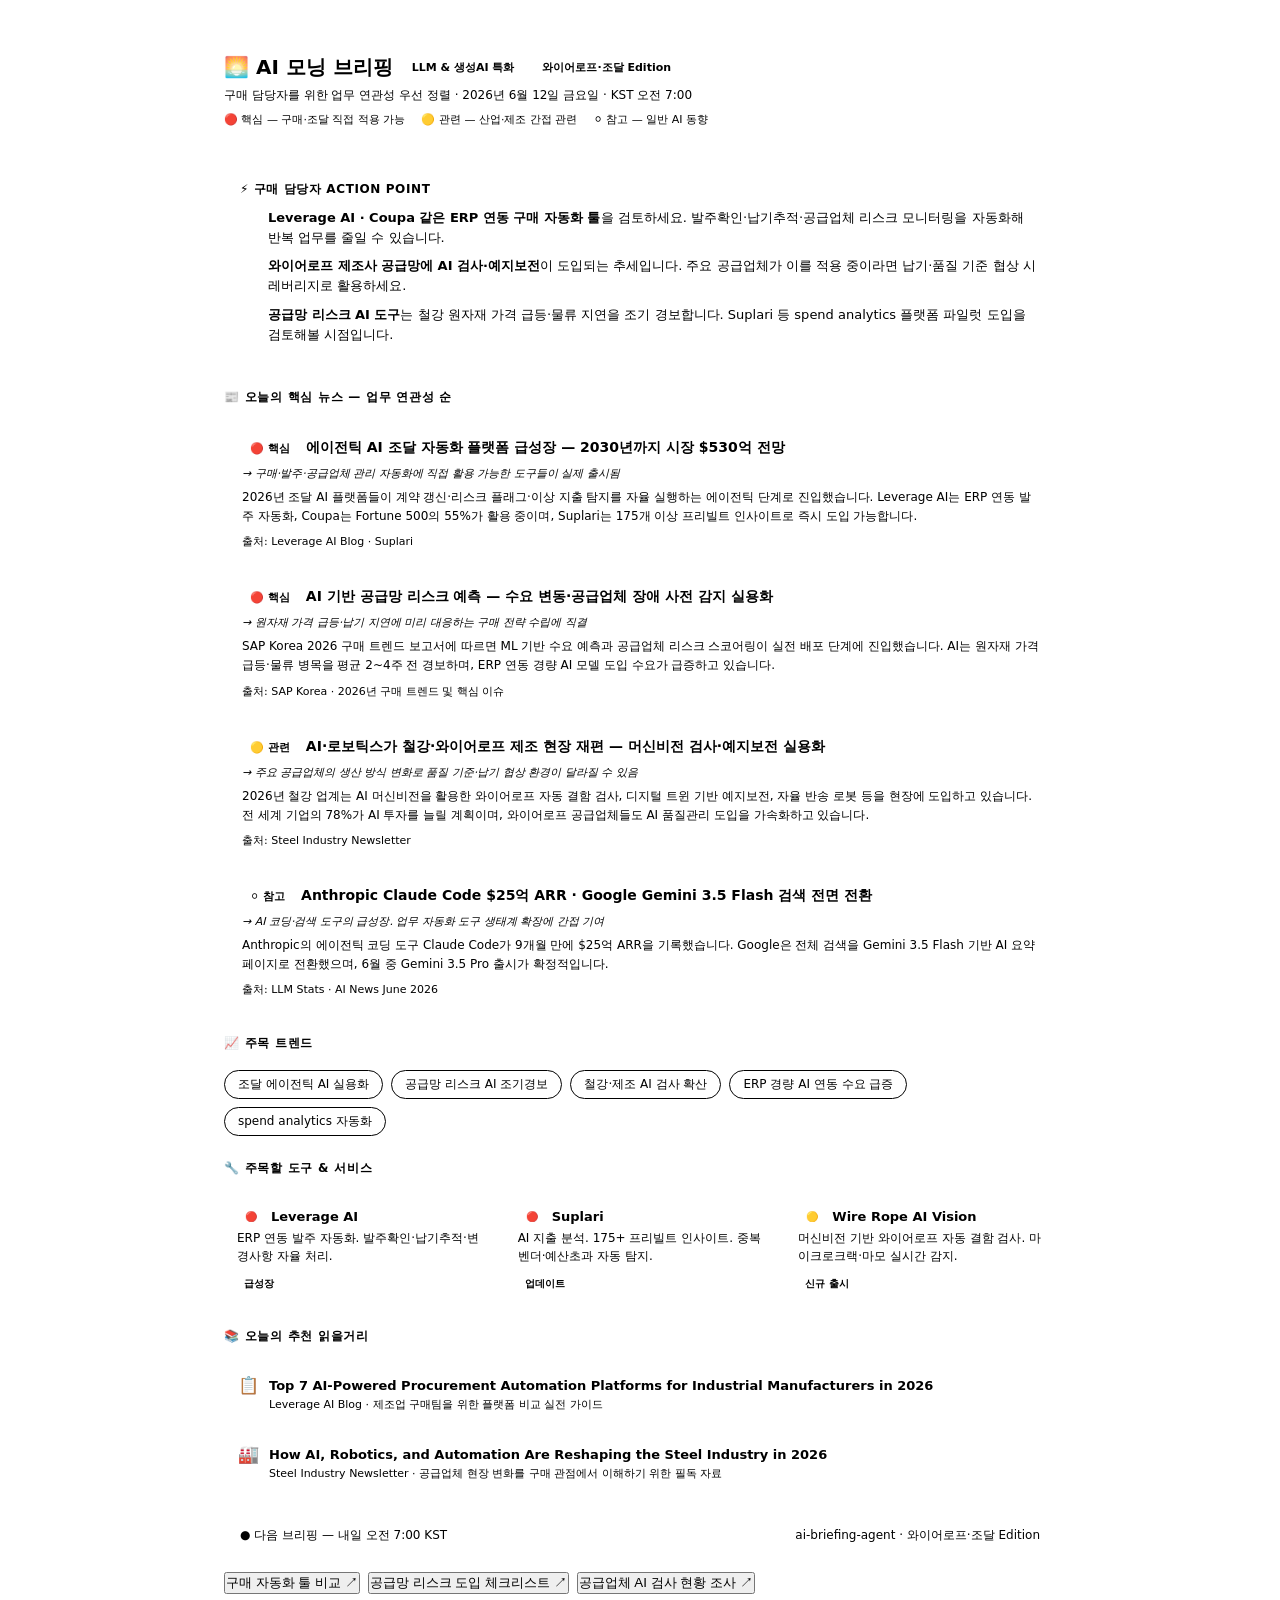
==== commit f8f669eb: "fix: 루브릭 검증 기반 품질 개선 3종 - briefings/2026-06-12.html: 하드코딩 다크색상 → var(--color-*) 전환, sendPrompt 버튼 3개" ====
--- a/briefings/2026-06-12.html
+++ b/briefings/2026-06-12.html
@@ -5,67 +5,61 @@
 <meta name="viewport" content="width=device-width, initial-scale=1.0">
 <title>AI 모닝 브리핑 — 와이어로프·조달 Edition — 2026-06-12</title>
 <style>
-  :root {
-    --bg:#0d1117;--bg2:#161b22;--bg3:#21262d;--border:#30363d;
-    --text:#e6edf3;--text2:#8b949e;--text3:#7d8590;
-    --blue:#388bfd;--green:#3fb950;--orange:#f0883e;
-    --purple:#d2a8ff;--red:#ff7b72;--yellow:#e3b341;
-  }
   *{box-sizing:border-box;margin:0;padding:0;}
-  body{background:var(--bg);color:var(--text);font-family:'Segoe UI',system-ui,sans-serif;padding:32px 24px;max-width:880px;margin:0 auto;}
-  .header{padding:22px 0 18px;border-bottom:1px solid var(--border);margin-bottom:22px;}
+  body{background:var(--color-background-tertiary);color:var(--color-text-primary);font-family:'Segoe UI',system-ui,sans-serif;padding:32px 24px;max-width:880px;margin:0 auto;}
+  .header{padding:22px 0 18px;border-bottom:1px solid var(--color-border-tertiary);margin-bottom:22px;}
   .header-row1{display:flex;align-items:center;gap:10px;margin-bottom:6px;flex-wrap:wrap;}
   .title{font-size:20px;font-weight:700;}
-  .subtitle{font-size:12px;color:var(--text3);margin-bottom:8px;}
+  .subtitle{font-size:12px;color:var(--color-text-tertiary);margin-bottom:8px;}
   .tag{font-size:11px;font-weight:600;padding:3px 9px;border-radius:20px;}
-  .tag-blue{background:rgba(56,139,253,.15);color:var(--blue);border:1px solid rgba(56,139,253,.3);}
-  .tag-orange{background:rgba(240,136,62,.13);color:var(--orange);border:1px solid rgba(240,136,62,.3);}
-  .legend{display:flex;gap:16px;font-size:11px;color:var(--text3);}
-  .action-box{background:rgba(56,139,253,.07);border:1px solid rgba(56,139,253,.3);border-left:3px solid var(--blue);border-radius:8px;padding:14px 16px;margin-bottom:22px;}
-  .action-title{font-size:12px;font-weight:700;color:var(--blue);text-transform:uppercase;letter-spacing:.05em;margin-bottom:10px;}
+  .tag-blue{background:var(--color-background-info);color:var(--color-text-info);border:1px solid var(--color-border-info);}
+  .tag-orange{background:var(--color-background-warning);color:var(--color-text-warning);border:1px solid var(--color-border-warning);}
+  .legend{display:flex;gap:16px;font-size:11px;color:var(--color-text-tertiary);}
+  .action-box{background:var(--color-background-info);border:0.5px solid var(--color-border-info);border-left:3px solid var(--color-border-info);border-radius:8px;padding:14px 16px;margin-bottom:22px;}
+  .action-title{font-size:12px;font-weight:700;color:var(--color-text-info);text-transform:uppercase;letter-spacing:.05em;margin-bottom:10px;}
   .action-item{display:flex;gap:10px;margin-bottom:8px;align-items:flex-start;}
-  .action-num{background:var(--blue);color:#fff;font-size:10px;font-weight:700;width:18px;height:18px;border-radius:4px;display:flex;align-items:center;justify-content:center;flex-shrink:0;margin-top:1px;}
-  .action-text{font-size:13px;color:var(--text2);line-height:1.55;}
-  .action-text strong{color:var(--text);}
-  .sec-title{font-size:12px;font-weight:600;color:var(--text3);text-transform:uppercase;letter-spacing:.06em;margin-bottom:12px;padding-bottom:6px;border-bottom:1px solid var(--border);}
+  .action-num{background:var(--color-text-info);color:#fff;font-size:10px;font-weight:700;width:18px;height:18px;border-radius:4px;display:flex;align-items:center;justify-content:center;flex-shrink:0;margin-top:1px;}
+  .action-text{font-size:13px;color:var(--color-text-secondary);line-height:1.55;}
+  .action-text strong{color:var(--color-text-primary);}
+  .sec-title{font-size:12px;font-weight:600;color:var(--color-text-tertiary);text-transform:uppercase;letter-spacing:.06em;margin-bottom:12px;padding-bottom:6px;border-bottom:1px solid var(--color-border-tertiary);}
   .news-list{display:flex;flex-direction:column;gap:10px;margin-bottom:24px;}
-  .news-card{background:var(--bg2);border:1px solid var(--border);border-radius:8px;padding:14px 14px 14px 18px;position:relative;overflow:hidden;}
+  .news-card{background:var(--color-background-secondary);border:1px solid var(--color-border-tertiary);border-radius:8px;padding:14px 14px 14px 18px;position:relative;overflow:hidden;}
   .news-card::before{content:'';position:absolute;left:0;top:0;bottom:0;width:3px;}
-  .nc-red::before{background:var(--red);}
-  .nc-yellow::before{background:var(--yellow);}
-  .nc-gray::before{background:var(--bg3);}
+  .nc-red::before{background:var(--color-border-danger);}
+  .nc-yellow::before{background:var(--color-border-warning);}
+  .nc-gray::before{background:var(--color-border-tertiary);}
   .news-header{display:flex;align-items:flex-start;gap:8px;margin-bottom:8px;}
   .rel-badge{font-size:11px;padding:2px 8px;border-radius:12px;white-space:nowrap;flex-shrink:0;margin-top:1px;font-weight:600;}
-  .rb-red{background:rgba(255,123,114,.15);color:var(--red);border:1px solid rgba(255,123,114,.3);}
-  .rb-yellow{background:rgba(227,179,65,.13);color:var(--yellow);border:1px solid rgba(227,179,65,.3);}
-  .rb-gray{background:rgba(139,148,158,.1);color:var(--text3);border:1px solid rgba(139,148,158,.2);}
-  .news-title{font-size:14px;font-weight:600;color:var(--text);line-height:1.4;}
-  .news-reason{font-size:11px;color:var(--text3);margin-bottom:7px;font-style:italic;}
-  .news-summary{font-size:12px;color:var(--text2);line-height:1.6;margin-bottom:8px;}
-  .news-src{font-size:11px;color:var(--text3);}
-  .news-src a{color:var(--blue);text-decoration:none;}
+  .rb-red{background:var(--color-background-danger);color:var(--color-text-danger);border:0.5px solid var(--color-border-danger);}
+  .rb-yellow{background:var(--color-background-warning);color:var(--color-text-warning);border:0.5px solid var(--color-border-warning);}
+  .rb-gray{background:var(--color-background-secondary);color:var(--color-text-secondary);border:0.5px solid var(--color-border-tertiary);}
+  .news-title{font-size:14px;font-weight:600;color:var(--color-text-primary);line-height:1.4;}
+  .news-reason{font-size:11px;color:var(--color-text-tertiary);margin-bottom:7px;font-style:italic;}
+  .news-summary{font-size:12px;color:var(--color-text-secondary);line-height:1.6;margin-bottom:8px;}
+  .news-src{font-size:11px;color:var(--color-text-tertiary);}
+  .news-src a{color:var(--color-text-info);text-decoration:none;}
   .chip-list{display:flex;flex-wrap:wrap;gap:8px;margin-bottom:24px;}
   .chip{padding:5px 13px;border-radius:20px;font-size:12px;font-weight:500;border:1px solid;}
-  .c-red{background:rgba(255,123,114,.1);color:var(--red);border-color:rgba(255,123,114,.25);}
-  .c-yellow{background:rgba(227,179,65,.1);color:var(--yellow);border-color:rgba(227,179,65,.25);}
-  .c-blue{background:rgba(56,139,253,.1);color:var(--blue);border-color:rgba(56,139,253,.25);}
+  .c-red{background:var(--color-background-danger);color:var(--color-text-danger);border-color:var(--color-border-danger);}
+  .c-yellow{background:var(--color-background-warning);color:var(--color-text-warning);border-color:var(--color-border-warning);}
+  .c-blue{background:var(--color-background-info);color:var(--color-text-info);border-color:var(--color-border-info);}
   .tools-grid{display:grid;grid-template-columns:repeat(3,1fr);gap:10px;margin-bottom:24px;}
-  .tool-card{background:var(--bg2);border:1px solid var(--border);border-radius:8px;padding:13px;}
+  .tool-card{background:var(--color-background-secondary);border:1px solid var(--color-border-tertiary);border-radius:8px;padding:13px;}
   .tool-row{display:flex;align-items:center;gap:6px;margin-bottom:5px;}
-  .tool-name{font-size:13px;font-weight:600;color:var(--text);}
-  .tool-desc{font-size:12px;color:var(--text2);line-height:1.5;margin-bottom:7px;}
+  .tool-name{font-size:13px;font-weight:600;color:var(--color-text-primary);}
+  .tool-desc{font-size:12px;color:var(--color-text-secondary);line-height:1.5;margin-bottom:7px;}
   .status{font-size:10px;font-weight:600;padding:2px 7px;border-radius:10px;}
-  .s-new{background:rgba(63,185,80,.15);color:var(--green);}
-  .s-update{background:rgba(56,139,253,.15);color:var(--blue);}
-  .s-hot{background:rgba(240,136,62,.15);color:var(--orange);}
+  .s-new{background:var(--color-background-success);color:var(--color-text-success);}
+  .s-update{background:var(--color-background-info);color:var(--color-text-info);}
+  .s-hot{background:var(--color-background-warning);color:var(--color-text-warning);}
   .reads{margin-bottom:22px;}
-  .read-item{background:var(--bg2);border:1px solid var(--border);border-radius:8px;padding:12px 14px;margin-bottom:8px;display:flex;gap:10px;}
+  .read-item{background:var(--color-background-secondary);border:1px solid var(--color-border-tertiary);border-radius:8px;padding:12px 14px;margin-bottom:8px;display:flex;gap:10px;}
   .read-icon{font-size:17px;flex-shrink:0;}
-  .read-title a{font-size:13px;font-weight:600;color:var(--text);text-decoration:none;}
-  .read-src{font-size:11px;color:var(--text3);margin-top:3px;}
-  .footer{background:var(--bg2);border:1px solid var(--border);border-radius:8px;padding:12px 16px;display:flex;justify-content:space-between;}
-  .footer-l,.footer-r{font-size:12px;color:var(--text3);}
-  .dot{color:var(--green);margin-right:4px;}
+  .read-title a{font-size:13px;font-weight:600;color:var(--color-text-primary);text-decoration:none;}
+  .read-src{font-size:11px;color:var(--color-text-tertiary);margin-top:3px;}
+  .footer{background:var(--color-background-secondary);border:1px solid var(--color-border-tertiary);border-radius:8px;padding:12px 16px;display:flex;justify-content:space-between;}
+  .footer-l,.footer-r{font-size:12px;color:var(--color-text-tertiary);}
+  .dot{color:var(--color-text-success);margin-right:4px;}
 </style>
 </head>
 <body>
@@ -168,5 +162,10 @@
   <div class="footer-l"><span class="dot">●</span>다음 브리핑 — 내일 오전 7:00 KST</div>
   <div class="footer-r">ai-briefing-agent · 와이어로프·조달 Edition</div>
 </div>
+<div style="display:flex;gap:8px;flex-wrap:wrap;margin:16px 0;">
+  <button onclick="sendPrompt('Leverage AI와 Coupa 중 우리 회사 ERP 환경에 맞는 구매 자동화 툴을 비교해줘')">구매 자동화 툴 비교 ↗</button>
+  <button onclick="sendPrompt('공급망 AI 리스크 경보 시스템 도입 시 체크리스트를 만들어줘')">공급망 리스크 도입 체크리스트 ↗</button>
+  <button onclick="sendPrompt('와이어로프 공급업체 AI 품질검사 도입 현황을 조사해줘')">공급업체 AI 검사 현황 조사 ↗</button>
+</div>
 </body>
 </html>
